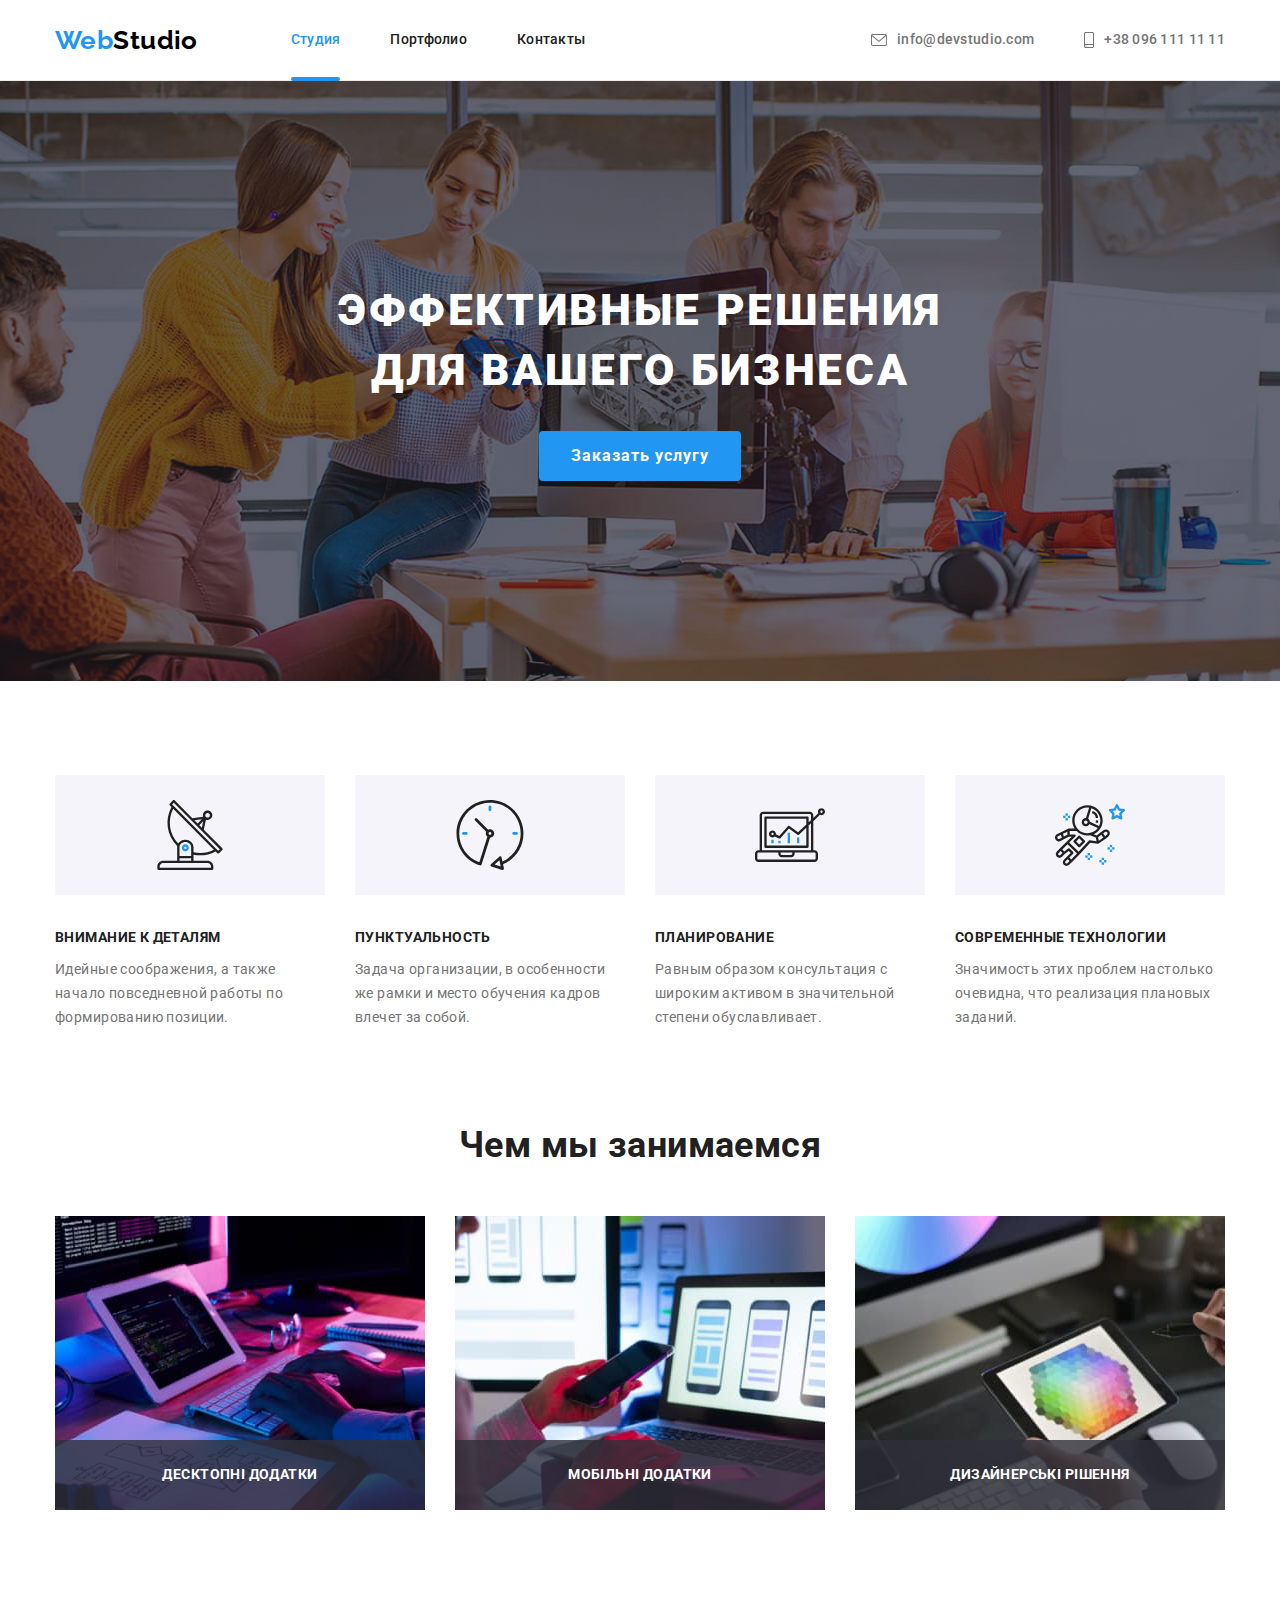
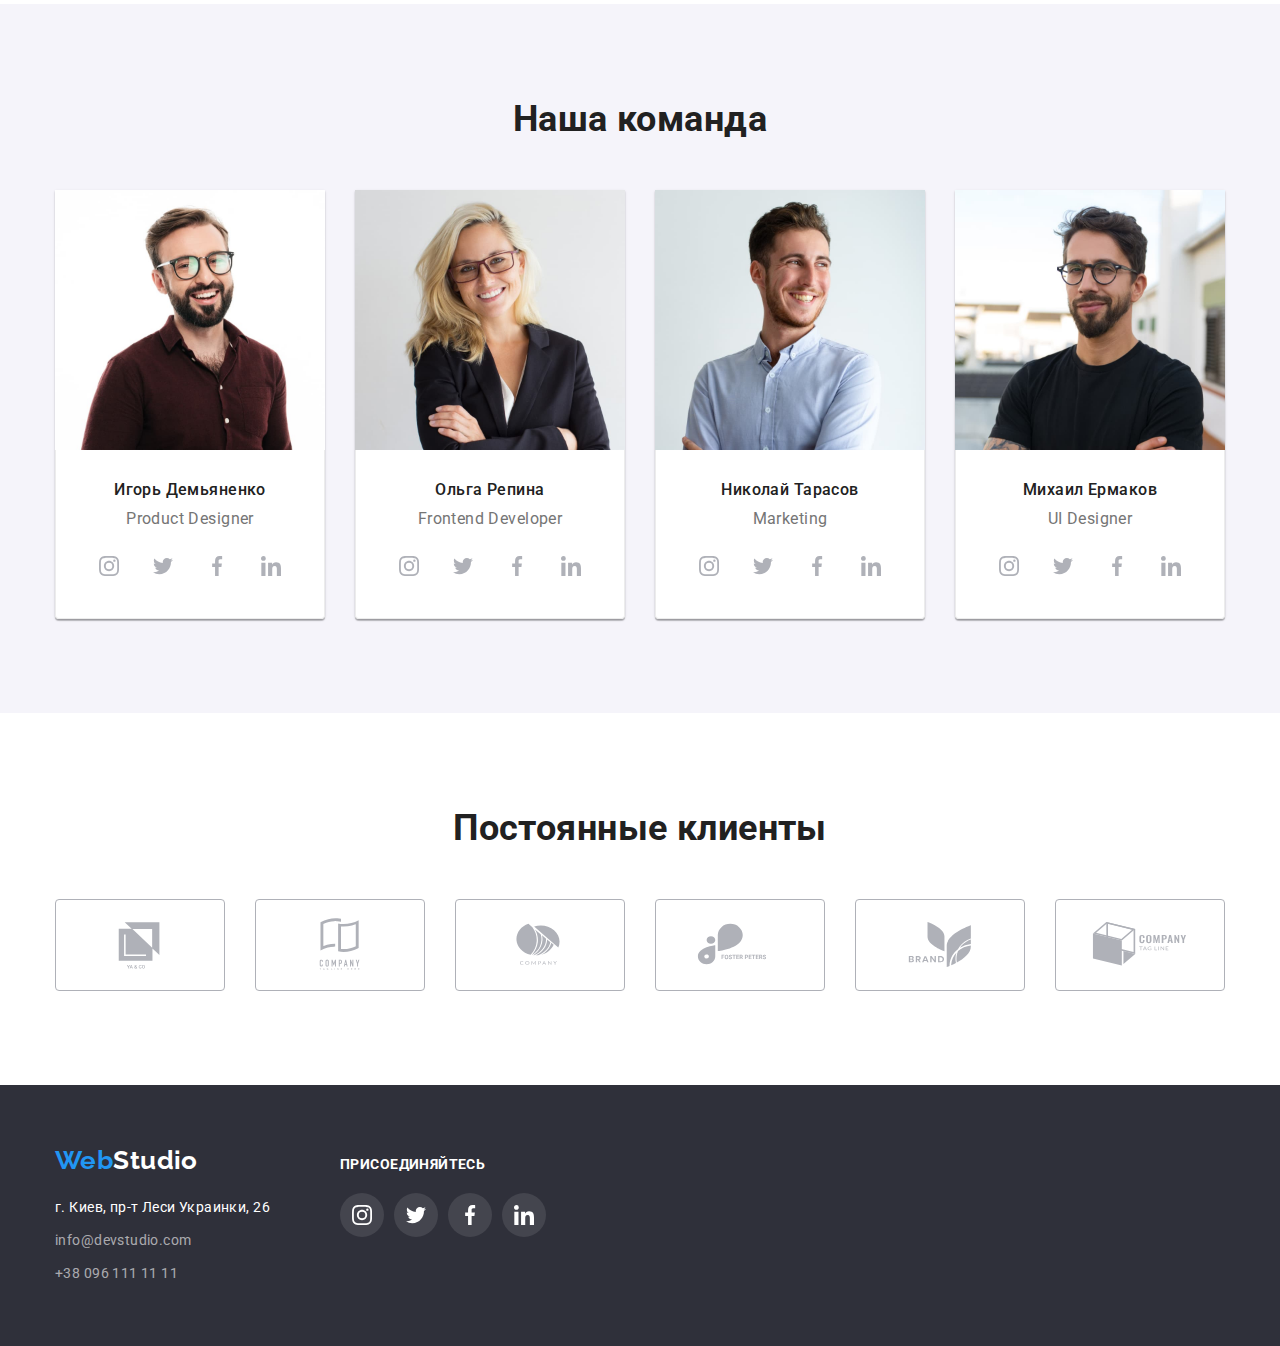
==== index.html @ 558cffa9 "Main" ====
<!DOCTYPE html>
<html lang="ru">
	<head>
		<meta charset="UTF-8" />
		<meta http-equiv="X-UA-Compatible" content="IE=edge" />
		<meta name="viewport" content="width=device-width, initial-scale=1.0" />
		<title>Студия</title>
		<link rel="stylesheet" href="https://cdn.jsdelivr.net/npm/modern-normalize@1.1.0/modern-normalize.min.css" />
		<link rel="preconnect" href="https://fonts.googleapis.com" />
		<link rel="preconnect" href="https://fonts.gstatic.com" crossorigin />
		<link
			href="https://fonts.googleapis.com/css2?family=Raleway:wght@700&family=Roboto:wght@400;500;700;900&display=swap"
			rel="stylesheet"
		/>
		<link rel="stylesheet" href="./css/styles.css" />
	</head>
	<body>
		<header class="header">
			<div class="head-wrapper container">
				<nav class="nav">
					<a class="logo" href="./index.html" lang="en"><span class="logo-web">Web</span>Studio</a>
					<ul class="menu-list list">
						<li class="menu-item">
							<a class="menu-link link current" href="./index.html">Студия</a>
						</li>
						<li class="menu-item">
							<a class="menu-link link" href="./portfolio.html">Портфолио</a>
						</li>
						<li class="menu-item"><a class="menu-link link" href="#">Контакты</a></li>
					</ul>
				</nav>
				<ul class="contact-list list">
					<li class="contact-item">
						<a class="contact-link link" href="mailto:info@devstudio.com"
							><svg class="contact-link-icon" width="16px" height="12px">
								<use href="./images/sprite.svg#envelope"></use>
							</svg>
							info@devstudio.com</a
						>
					</li>
					<li class="contact-item">
						<a class="contact-link link" href="tel:+380961111111"
							><svg class="contact-link-icon" width="10px" height="16px">
								<use href="./images/sprite.svg#smartphone"></use>
							</svg>
							+38 096 111 11 11</a
						>
					</li>
				</ul>
			</div>
		</header>
		<main>
			<section class="hero">
				<div class="hero-wrapper container">
					<h1 class="hero-head">Эффективные решения для вашего бизнеса</h1>
					<button class="hero-btn" type="button" data-modal-open>Заказать услугу</button>
				</div>
			</section>
			<section class="bonuses section">
				<div class="container">
					<h2 class="visually-hidden">Описание преимуществ</h2>
					<ul class="bonuses-descr list">
						<li class="bonuses-item">
							<h3 class="h-bonuses">Внимание к деталям</h3>
							<p class="descr-bonuses">
								Идейные соображения, а также начало повседневной работы по формированию позиции.
							</p>
						</li>
						<li class="bonuses-item">
							<h3 class="h-bonuses">Пунктуальность</h3>
							<p class="descr-bonuses">
								Задача организации, в особенности же рамки и место обучения кадров влечет за собой.
							</p>
						</li>
						<li class="bonuses-item">
							<h3 class="h-bonuses">Планирование</h3>
							<p class="descr-bonuses">
								Равным образом консультация с широким активом в значительной степени обуславливает.
							</p>
						</li>
						<li class="bonuses-item">
							<h3 class="h-bonuses">Современные технологии</h3>
							<p class="descr-bonuses">
								Значимость этих проблем настолько очевидна, что реализация плановых заданий.
							</p>
						</li>
					</ul>
				</div>
			</section>
			<section class="what-we-do section">
				<div class="container">
					<h2 class="main-heading">Чем мы занимаемся</h2>
					<ul class="box-list list">
						<li class="box-list-item">
							<div class="box-wrapper"
								><img
									class="box-img"
									src="./images/section-box/box1.jpg"
									alt="Планирование сайта"
									height="294"
									width="370"
								/><p class="box-header">Десктопні додатки</p></div
							>
						</li>
						<li class="box-list-item">
							<div class="box-wrapper"
								><img
									class="box-img"
									src="./images/section-box/box2.jpg"
									alt="Оптимизация дял мобильного устройства"
									height="294"
									width="370"
								/>
								<p class="box-header">Мобільні додатки</p>
							</div>
						</li>
						<li class="box-list-item"
							><div class="box-wrapper"
								><img
									class="box-img"
									src="./images/section-box/box3.jpg"
									alt="Вибор цвета на планшете"
									height="294"
									width="370"
								/>
								<p class="box-header">Дизайнерські рішення</p>
							</div>
						</li>
					</ul>
				</div>
			</section>
			<section class="team section">
				<div class="container">
					<h2 class="main-heading">Наша команда</h2>
					<ul class="team-list list">
						<li class="team-list-member">
							<img
								class="img-team"
								src="./images/section-team/img1.jpg"
								alt="Игорь Демьяненко"
								width="270"
								height="260"
							/>
							<div class="team-wrapper">
								<h3 class="team-names">Игорь Демьяненко</h3>
								<p class="team-position" lang="en">Product Designer</p>
								<ul class="social-list list">
									<li class="social-list-item">
										<a href="#" class="social-link link">
											<svg class="social-list-icon" width="20px" height="20px">
												<use href="./images/sprite.svg#instagram"></use>
											</svg>
										</a>
									</li>
									<li class="social-list-item">
										<a href="#" class="social-link link">
											<svg class="social-list-icon" width="20px" height="20px">
												<use href="./images/sprite.svg#twitter"></use>
											</svg>
										</a>
									</li>
									<li class="social-list-item">
										<a href="#" class="social-link link">
											<svg class="social-list-icon" width="20px" height="20px">
												<use href="./images/sprite.svg#facebook"></use>
											</svg>
										</a>
									</li>
									<li class="social-list-item">
										<a href="#" class="social-link link">
											<svg class="social-list-icon" width="20px" height="20px">
												<use href="./images/sprite.svg#linkedin"></use>
											</svg>
										</a>
									</li>
								</ul>
							</div>
						</li>
						<li class="team-list-member">
							<img class="img-team" src="./images/section-team/img2.jpg" alt="Ольга Репина" width="270" height="260" />
							<div class="team-wrapper">
								<h3 class="team-names">Ольга Репина</h3>
								<p class="team-position" lang="en">Frontend Developer</p>
								<ul class="social-list list">
									<li class="social-list-item">
										<a href="#" class="social-link link">
											<svg class="social-list-icon" width="20px" height="20px">
												<use href="./images/sprite.svg#instagram"></use>
											</svg>
										</a>
									</li>
									<li class="social-list-item">
										<a href="#" class="social-link link">
											<svg class="social-list-icon" width="20px" height="20px">
												<use href="./images/sprite.svg#twitter"></use>
											</svg>
										</a>
									</li>
									<li class="social-list-item">
										<a href="#" class="social-link link">
											<svg class="social-list-icon" width="20px" height="20px">
												<use href="./images/sprite.svg#facebook"></use>
											</svg>
										</a>
									</li>
									<li class="social-list-item">
										<a href="#" class="social-link link">
											<svg class="social-list-icon" width="20px" height="20px">
												<use href="./images/sprite.svg#linkedin"></use>
											</svg>
										</a>
									</li>
								</ul>
							</div>
						</li>
						<li class="team-list-member">
							<img
								class="img-team"
								src="./images/section-team/img3.jpg"
								alt="Николай Тарасов"
								width="270"
								height="260"
							/>
							<div class="team-wrapper">
								<h3 class="team-names">Николай Тарасов</h3>
								<p class="team-position" lang="en">Marketing</p>
								<ul class="social-list list">
									<li class="social-list-item">
										<a href="#" class="social-link link">
											<svg class="social-list-icon" width="20px" height="20px">
												<use href="./images/sprite.svg#instagram"></use>
											</svg>
										</a>
									</li>
									<li class="social-list-item">
										<a href="#" class="social-link link">
											<svg class="social-list-icon" width="20px" height="20px">
												<use href="./images/sprite.svg#twitter"></use>
											</svg>
										</a>
									</li>
									<li class="social-list-item">
										<a href="#" class="social-link link">
											<svg class="social-list-icon" width="20px" height="20px">
												<use href="./images/sprite.svg#facebook"></use>
											</svg>
										</a>
									</li>
									<li class="social-list-item">
										<a href="#" class="social-link link">
											<svg class="social-list-icon" width="20px" height="20px">
												<use href="./images/sprite.svg#linkedin"></use>
											</svg>
										</a>
									</li>
								</ul>
							</div>
						</li>

						<li class="team-list-member">
							<img
								class="img-team"
								src="./images/section-team/img4.jpg"
								alt="Михаил Ермаков"
								width="270"
								height="260"
							/>
							<div class="team-wrapper">
								<h3 class="team-names">Михаил Ермаков</h3>
								<p class="team-position" lang="en">UI Designer</p>
								<ul class="social-list list">
									<li class="social-list-item">
										<a href="#" class="social-link link">
											<svg class="social-list-icon" width="20px" height="20px">
												<use href="./images/sprite.svg#instagram"></use>
											</svg>
										</a>
									</li>
									<li class="social-list-item">
										<a href="#" class="social-link link">
											<svg class="social-list-icon" width="20px" height="20px">
												<use href="./images/sprite.svg#twitter"></use>
											</svg>
										</a>
									</li>
									<li class="social-list-item">
										<a href="#" class="social-link link">
											<svg class="social-list-icon" width="20px" height="20px">
												<use href="./images/sprite.svg#facebook"></use>
											</svg>
										</a>
									</li>
									<li class="social-list-item">
										<a href="#" class="social-link link">
											<svg class="social-list-icon" width="20px" height="20px">
												<use href="./images/sprite.svg#linkedin"></use>
											</svg>
										</a>
									</li>
								</ul>
							</div>
						</li>
					</ul>
				</div>
			</section>
			<section class="section clients">
				<div class="container">
					<h2 class="main-heading">Постоянные клиенты</h2>
					<ul class="client-list list">
						<li class="client-list-item">
							<a href="" class="client-list-link link">
								<svg class="client-list-icon" width="106" height="60">
									<use href="./images/sprite.svg#company1"></use>
								</svg>
							</a>
						</li>
						<li class="client-list-item">
							<a href="" class="client-list-link link">
								<svg class="client-list-icon" width="106" height="60">
									<use href="./images/sprite.svg#company2"></use>
								</svg>
							</a>
						</li>
						<li class="client-list-item">
							<a href="" class="client-list-link link">
								<svg class="client-list-icon" width="106" height="60">
									<use href="./images/sprite.svg#company3"></use>
								</svg>
							</a>
						</li>
						<li class="client-list-item">
							<a href="" class="client-list-link link">
								<svg class="client-list-icon" width="106" height="60">
									<use href="./images/sprite.svg#company4"></use>
								</svg>
							</a>
						</li>
						<li class="client-list-item">
							<a href="" class="client-list-link link">
								<svg class="client-list-icon" width="106" height="60">
									<use href="./images/sprite.svg#company5"></use>
								</svg>
							</a>
						</li>
						<li class="client-list-item">
							<a href="" class="client-list-link link">
								<svg class="client-list-icon" width="106" height="60">
									<use href="./images/sprite.svg#company6"></use>
								</svg>
							</a>
						</li>
					</ul>
				</div>
			</section>
		</main>
		<footer class="footer">
			<div class="footer-wrapper container">
				<div class="footer-wrapper-item">
					<a class="logo-footer" href="./index.html" lang="en"><span class="logo-web">Web</span>Studio</a>
					<address class="adress">
						<ul class="adress-list list">
							<li class="adress-item">
								<a
									class="adress-list-maps link"
									href="https://goo.gl/maps/96DnFLnk3c7bB1Dx6"
									target="_blank"
									rel="noopener noreferrer"
									>г. Киев, пр-т Леси Украинки, 26</a
								>
							</li>

							<li class="adress-item">
								<a class="adress-list-link link" href="mailto:info@devstudio.com">info@devstudio.com</a>
							</li>
							<li class="adress-item">
								<a class="adress-list-link link" href="tel:+380961111111">+38 096 111 11 11</a>
							</li>
						</ul>
					</address>
				</div>
				<div class="footer-wrapper-item">
					<p class="footer-paragraph">присоединяйтесь</p>
					<ul class="social-list list social-list-footer">
						<li class="social-list-item">
							<a href="#" class="social-link-footer link">
								<svg class="social-list-icon-footer" width="20px" height="20px">
									<use href="./images/sprite.svg#instagram"></use>
								</svg>
							</a>
						</li>
						<li class="social-list-item">
							<a href="#" class="social-link-footer link">
								<svg class="social-list-icon-footer" width="20px" height="20px">
									<use href="./images/sprite.svg#twitter"></use>
								</svg>
							</a>
						</li>
						<li class="social-list-item">
							<a href="#" class="social-link-footer link">
								<svg class="social-list-icon-footer" width="20px" height="20px">
									<use href="./images/sprite.svg#facebook"></use>
								</svg>
							</a>
						</li>
						<li class="social-list-item">
							<a href="#" class="social-link-footer link">
								<svg class="social-list-icon-footer" width="20px" height="20px">
									<use href="./images/sprite.svg#linkedin"></use>
								</svg>
							</a>
						</li>
					</ul>
				</div>
			</div>
		</footer>
		<div class="backdrop is-hidden" data-modal>
			<div class="modal"
				><button class="modal-close-btn" data-modal-close
					><svg class="modal-close-icon" width="18" height="18">
						<use href="./images/sprite.svg#close-modal"></use></svg
				></button>
			</div>
		</div>
		<script src="./js/modal.js"></script>
	</body>
</html>
---- css/styles.css ----
:root {
    --font-family-main: 'Roboto', sans-serif;
    --font-family-logo: 'Raleway', sans-serif;
    --main-text-color: #757575;
    --secondary-text-color: #212121;
    --logo-main-color: #2196F3;
    --logo-secondary-color: #000000;
    --body-main-color: #FFFFFF;
    --body-secondary-color: #2F303A;
    --body-third-color: #F5F4FA;
    --icon-background-color: #AFB1B8;
    --time-and-function: 250ms cubic-bezier(0.4, 0, 0.2, 1);
}
body {
    font-family: var(--font-family-main);
    background-color: var(--body-main-color);
    color: var(--secondary-text-color);
    font-size: 14px;
    letter-spacing: 0.03em;
}
/* ===== Normalize ====== */
h1, h2, h3, h4, h5, h6, p {
    margin: 0;
}
img {
    display: block;
    max-width: 100%;
    height: auto;
}
address {
    font-style:normal;
}
button {
    display: block;
    margin: 0 auto;
    cursor: pointer;
    color: var(--body-main-color);
    background-color: var(--logo-main-color);
    font-family: var(--font-family-main);
    border: none;
    border-radius: 4px;
}
.list {
    list-style: none;
    margin: 0;
    padding-left: 0;
}
.link {
    text-decoration: none;
    color: inherit;
}
.section {
    padding-top: 94px;
    padding-bottom: 94px;
}
.container {
    margin: 0 auto;
    width: 1200px;
    padding: 0 15px;
}
.visually-hidden {
    position: absolute;
    width: 1px;
    height: 1px;
    margin: -1px;
    border: 0;
    padding: 0;

    white-space: nowrap;
    clip-path: inset(100%);
    clip: rect(0 0 0 0);
    overflow: hidden;
}
/* ==================== header ======================= */
.link:hover,
.link:focus {
    color: var(--logo-main-color);
}
.header {
    background-color: var(--body-main-color);
    border-bottom: 1px solid #ECECEC;
}
.menu-link.current {
color: var(--logo-main-color);
}
.menu-link.current::after {
    position: absolute;
    display: block;
    bottom: -1px;
    height: 4px;
    width: 100%;
    content: '';
    background-color: var(--logo-main-color);
    border-radius: 2px;
}
.head-wrapper {
    display: flex;
}
.nav {
    display: flex; 
    align-items: center;
    justify-content: flex-start;
}
.logo {
    font-family: var(--font-family-logo);
    font-weight: 700;
    font-size: 26px;
    line-height: 1.19;
    text-decoration: none;
    color: var(--logo-secondary-color);

    margin-right: 93px;
}
.logo-web {
    color: var(--logo-main-color);
}
.menu-list {
    display: flex;
}
.menu-item {
    margin-right: 50px;
}
.menu-link {
    position: relative;
    font-family: var(--font-family-main);
    font-weight: 500;
    line-height: 1.14;
    letter-spacing: 0.02em;
    display: block;
    padding: 32px 0;

    transition: color var(--time-and-function);
}
.contact-list {
    display: flex;
    align-items: center;
    margin-left: auto;
}
.contact-item:not(:last-child) {
    margin-right: 50px;
}
.contact-link {
    font-family: var(--font-family-main);
    font-weight: 500;
    line-height: 1.14;
    letter-spacing: 0.02em;

    color: var(--main-text-color);

    display: flex;
    align-items: center;

    transition: color var(--time-and-function);
}
.contact-link-icon {
    fill: currentColor;
    margin-right: 10px;
}
/* ============== HERO ============== */
.hero {
    background-color: #c4c4c4;
    max-width: 1600px;
    height: 600px;
    padding-top: 200px;
    padding-bottom: 200px;
    margin: 0 auto;

    background-image: linear-gradient(rgba(47, 48, 58, 0.4), rgba(47, 48, 58, 0.4)), url(../images/hero.jpg);
    background-size: cover;
    background-repeat: no-repeat;
    background-position: center;
}
.hero-head {
    font-weight: 900;
    font-size: 44px;
    line-height: 1.36;
    text-align: center;
    letter-spacing: 0.06em;
    text-transform: uppercase;

    color: var(--body-main-color);
    width: 696px;
    margin: 0 auto;
}
.hero-btn {
    font-weight: 700;
    font-size: 16px;
    line-height: 1.88;
    align-items: center;
    letter-spacing: 0.06em;

    margin-top: 30px;
    padding: 10px 32px;
    border-radius: 4px;
    transition: background-color var(--time-and-function);
}
.hero-btn:hover, .hero-btn:focus {
    background-color: #188CE8;
}
/* ============== bonuses ============== */
.h-bonuses {
    font-size: 14px;
    line-height: 1.42;
    text-transform: uppercase;

    margin-bottom: 10px;
}
.bonuses-descr {
    display: flex;
    align-items: center;
}
.bonuses-item:not(:last-child) {
    margin-right: 30px;
}
.bonuses-item {
    width: 270px;
}
.bonuses-item::before {
    content: '';
    height: 120px;
    width: 270px;
    background-color: var(--body-third-color);
    background-repeat: no-repeat;
    background-position: center center;
    display: inline-block;
    margin-bottom: 30px;
}
.bonuses-item:nth-child(1):before {
    content: '';
    background-image: url(../images/icons/antenna.svg);
}
.bonuses-item:nth-child(2):before {
    content: '';
    background-image: url(../images/icons/clock.svg);
}
.bonuses-item:nth-child(3):before {
    content: '';
    background-image: url(../images/icons/diagram.svg);
}
.bonuses-item:nth-child(4):before {
    content: '';
    background-image: url(../images/icons/astronaut.svg);
}
.descr-bonuses {
    line-height: 1.71;
    font-weight: 400px;

    color: var(--main-text-color);
}
/* ============= what-we-do =============== */
.what-we-do {
    padding-top: 0;
}
.main-heading {
    font-size: 36px;
    line-height: 1.17;
    text-align: center;

    margin-bottom: 50px;
}
.box-list {
    display: flex;
}
.box-list-item:not(:last-child) {
    margin-right: 30px;
}
.box-wrapper {
    position: relative;
}
.box-header {
    position: absolute;
    display: flex;
    justify-content: center;
    align-items: center;
    width: 100%;
    height: 70px;
    bottom: 0;
    background-color: rgba(47, 48, 58, 0.8);

    font-weight: 700;
    line-height: 1.14;
    text-transform: uppercase;

    color: var(--body-main-color);
}
/* ============= team =============== */
.team {
    background-color: var(--body-third-color);
}

.team-list-member:not(:last-child) {
    margin-right: 30px;
}
.team-list {
    display: flex;
}
.team-wrapper {
    border: 1px solid #ECECEC;
    border-radius: 0px 0px 4px 4px;
    border-top: none;

    padding-top: 30px;
    padding-bottom: 30px;
}
.team-names {
    font-weight: 500;
    font-size: 16px;
    line-height: 1.19;
    text-align: center;

    margin-bottom: 10px;
}
.team-position {
    font-size: 16px;
    line-height: 1.19;
    text-align: center;

    color: var(--main-text-color);
}
.team-list-member {
    background-color: var(--body-main-color);
    box-shadow: 0px 1px 3px rgba(0, 0, 0, 0.12), 0px 1px 1px rgba(0, 0, 0, 0.14), 0px 2px 1px rgba(0, 0, 0, 0.2);
    border-radius: 0px 0px 4px 4px;
}
.social-list {
    display: flex;
    justify-content: center;
    gap: 10px;
    margin-top: 16px;
}
.social-list-item {
    height: 44px;
    width: 44px;
}
.social-link {
    display: flex;
    align-items: center;
    justify-content: center;
    
    width: 100%;
    height: 100%;
    border-radius: 50%;
    color: var(--icon-background-color);

    transition: color var(--time-and-function), background-color var(--time-and-function);
}
.social-list-icon {
    fill: currentColor;
}
.social-link:hover, .social-link:focus {
    background-color: var(--logo-main-color);
    color: var(--body-main-color);
}
/* ============= CLIENTS ============= */
.client-list {
    display: flex;
    justify-content: center;
    gap: 30px;
}
.client-list-link {
    display: flex;
    align-items: center;
    justify-content: center;
    
    width: 170px;
    height: 92px;
    border: 1px solid var(--icon-background-color);
    border-radius: 4px;
    color: var(--icon-background-color);

    transition: border-color var(--time-and-function), color var(--time-and-function);
}

.client-list-icon {
    fill: currentColor;
}
.client-list-link:hover, .client-list-link:focus {
    border-color:  var(--logo-main-color);
    color: var(--logo-main-color);
}
 /* ============= footer ========= */
.footer {
    background-color: var(--body-secondary-color);
    padding: 60px 0;
}
.logo-footer {
    font-family: var(--font-family-logo);
    font-weight: 700;
    font-size: 26px;
    line-height: 1.19;
    text-decoration: none;

    color: var(--body-main-color);
    margin-bottom: 20px;
    display: block;
}
.adress-item:not(:last-child) {
    margin-bottom: 9px;
}
.adress-list {
    line-height: 1.71;
}
.adress-list-maps {
    color: var(--body-main-color);
    transition: color var(--time-and-function);
}
.adress-list-link {
    color: #FFFFFF99;
    transition: color var(--time-and-function);
}
.footer-paragraph {
    font-weight: 700;
    font-size: 14px;
    line-height: 1.14;
    text-transform: uppercase;
    color: var(--body-main-color);
}
.footer-wrapper {
    display: flex;
    align-items: baseline;
}
.social-link-footer {
    display: flex;
    justify-content: center;
    align-items: center;
    width: 100%;
    height: 100%;
    border-radius: 50%;
    background-color: rgba(255, 255, 255, 0.1);
    color: var(--body-main-color);

    transition: background-color var(--time-and-function);
}
.social-list-icon-footer {
    fill: var(--body-main-color);
}
.social-link-footer:hover, .social-link-footer:focus {
    background-color: var(--logo-main-color);
}
.footer-wrapper-item:not(:last-child) {
    margin-right: 70px;
}
.social-list-footer {
    margin-top: 20px;
}
/* ======================== MODAL ==================== */
.backdrop.is-hidden {
    visibility: hidden;
    opacity: 0;
    pointer-events: none;
    transform: rotate(-90deg) scale(3);

}

.backdrop {
    position: fixed;
    display: flex;
    justify-content: center;
    align-items: center;
    top: 0;
    left: 0;
    width: 100%;
    height: 100%;
    background-color: rgba(0, 0, 0, 0.2);

    transition: opacity var(--time-and-function), transform var(--time-and-function), visibility var(--time-and-function);
}

.modal {
    position: relative;
    background-color: var(--body-main-color);
    box-shadow: 0px 1px 3px rgba(0, 0, 0, 0.12), 0px 1px 1px rgba(0, 0, 0, 0.14), 0px 2px 1px rgba(0, 0, 0, 0.2);
    border-radius: 4px;
    width: 528px;
    height: 581px;
}

.modal-close-btn {
    display: flex;
    justify-content: center;
    align-items: center;

    position: absolute;
    top: 8px;
    right: 8px;

    width: 30px;
    height: 30px;
    background-color: transparent;
    border: 1px solid rgba(0, 0, 0, 0.1);
    border-radius: 50%;
}
.modal-close-icon {
    fill: var(--logo-secondary-color);
}
/* ======== portfolio  ============
body*/
.portfolio-btn {
    font-family: inherit;
    font-weight: 500;
    font-size: 16px;
    line-height: 1.62;
    cursor: pointer;
    letter-spacing: 0.03em;

    color: var(--secondary-text-color);
    background-color: var(--body-third-color);

    padding: 6px 22px;
    border: transparent;
    border-radius: 4px;
    transition: color var(--time-and-function), background-color var(--time-and-function), box-shadow var(--time-and-function);
}
.portfolio-btn:hover, .portfolio-btn:focus {
    background-color: var(--logo-main-color);
    color: var(--body-main-color);
    box-shadow: 0px 3px 1px rgba(0, 0, 0, 0.1), 0px 1px 2px rgba(0, 0, 0, 0.08), 0px 2px 2px rgba(0, 0, 0, 0.12);
}
.portfolio-btn-list {
    display: flex;
    justify-content: center; 
}
.btn-list-item:not(:last-child) {
    margin-right: 8px;
}
.portfolio-list {
    margin-top: 50px;
    display: flex;
    flex-wrap: wrap;
    gap: 30px;
}
.portfolio-list-item {
    background-color: var(--body-main-color);
}
.portfolio-link {
    display: block;
    transition: box-shadow var(--time-and-function);
}
.portfolio-link:hover, .portfolio-link:focus {
    box-shadow: 0px 1px 1px rgba(0, 0, 0, 0.12), 0px 4px 4px rgba(0, 0, 0, 0.06), 1px 4px 6px rgba(0, 0, 0, 0.16);
}
.portfolio-heading {
    font-size: 18px;
    line-height: 2;
    letter-spacing: 0.06em;
    color: var(--secondary-text-color);

    margin-bottom: 4px;
}
.portfolio-descr {
    font-size: 16px;
    line-height: 1.88;

    color: var(--main-text-color);
}
.portfolio-item-wrapper {
    border: 1px solid #ECECEC;
    border-top: none;
    padding: 20px 24px;
}
.portfolio-img-wrapper {
    position: relative;
    overflow: hidden;
    
    
}
.img-overlay-text {
    position: absolute;
    top: 0;

    display: block;
    padding: 63px 24px;
    height: 100%;
    width: 100%;
    transform: translate(0, 101%);
    font-weight: 400;
    font-size: 18px;
    line-height: 1.56;

    transition: transform var(--time-and-function);
    
    background-color: rgba(33, 150, 243, 0.9);
    color: var(--body-main-color);
}
.portfolio-link:hover .img-overlay-text,
.portfolio-link:focus .img-overlay-text {
    transform: translate(0, 0);
}
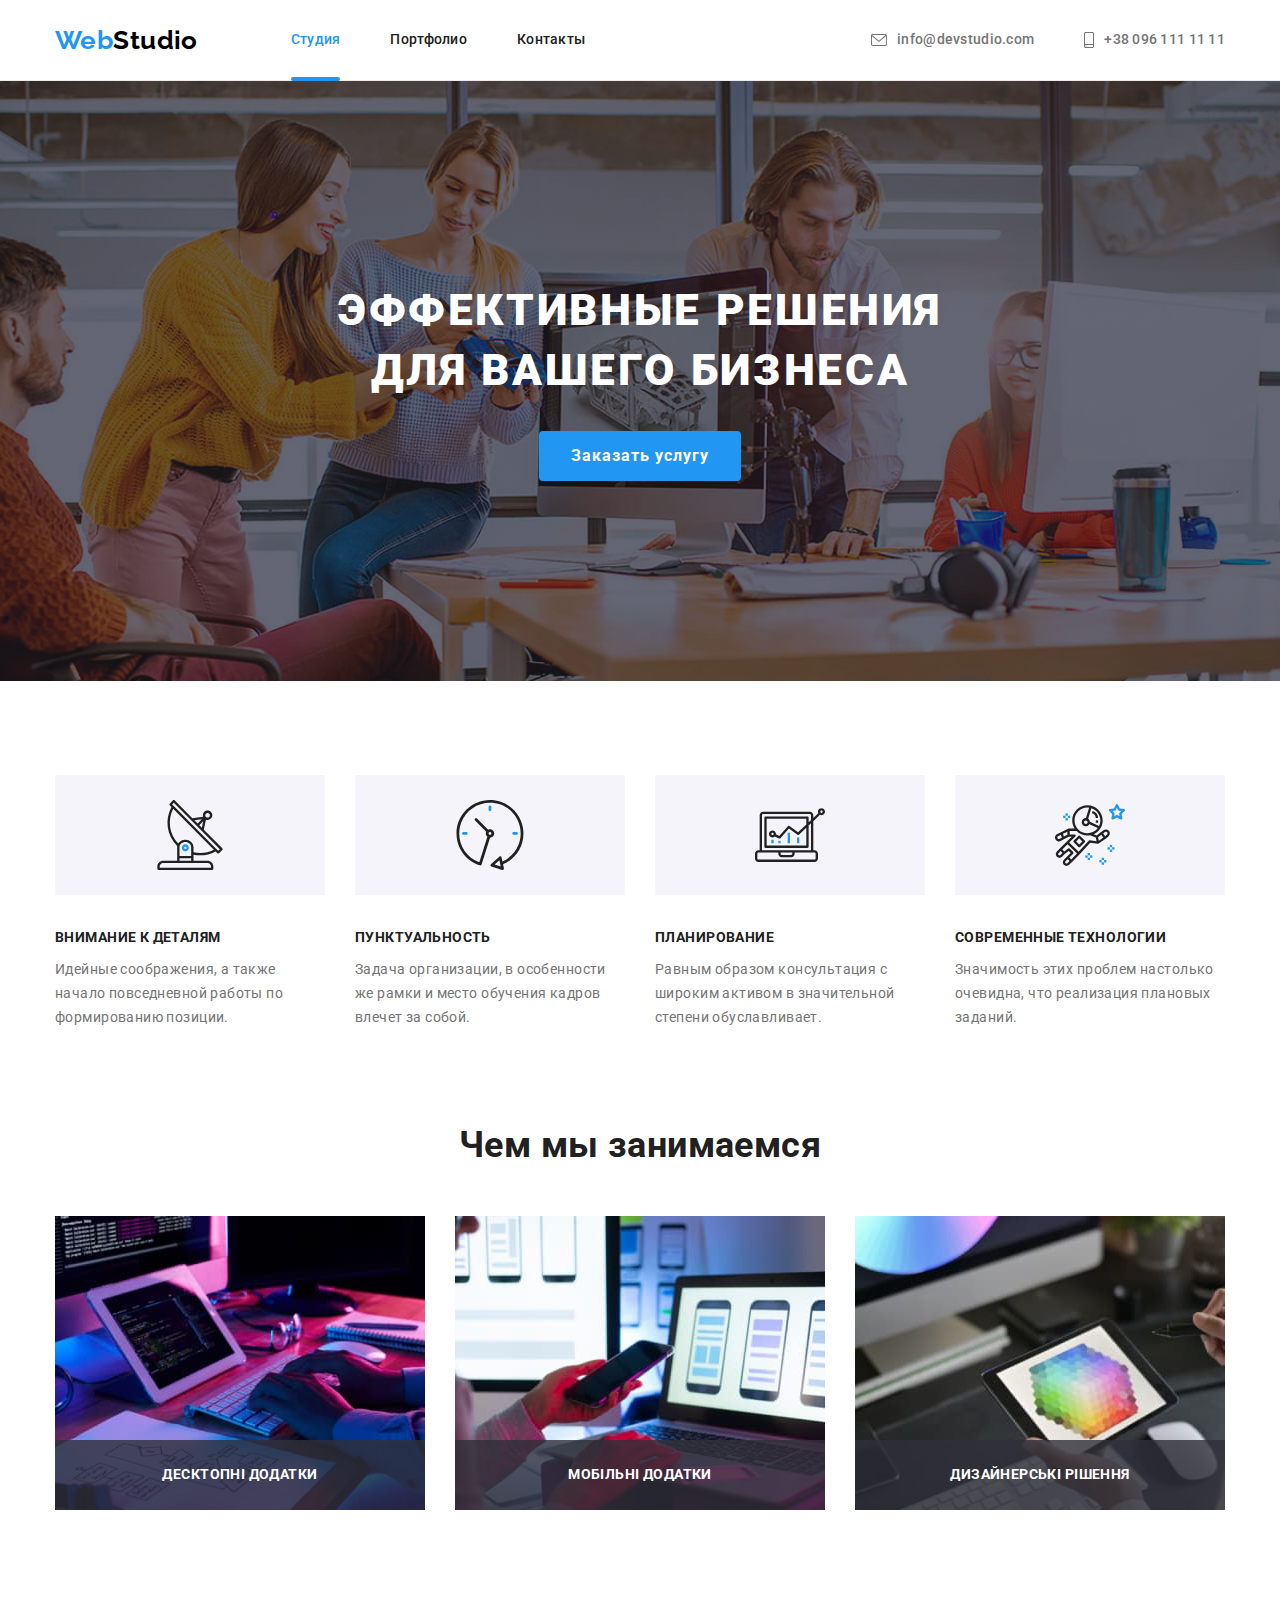
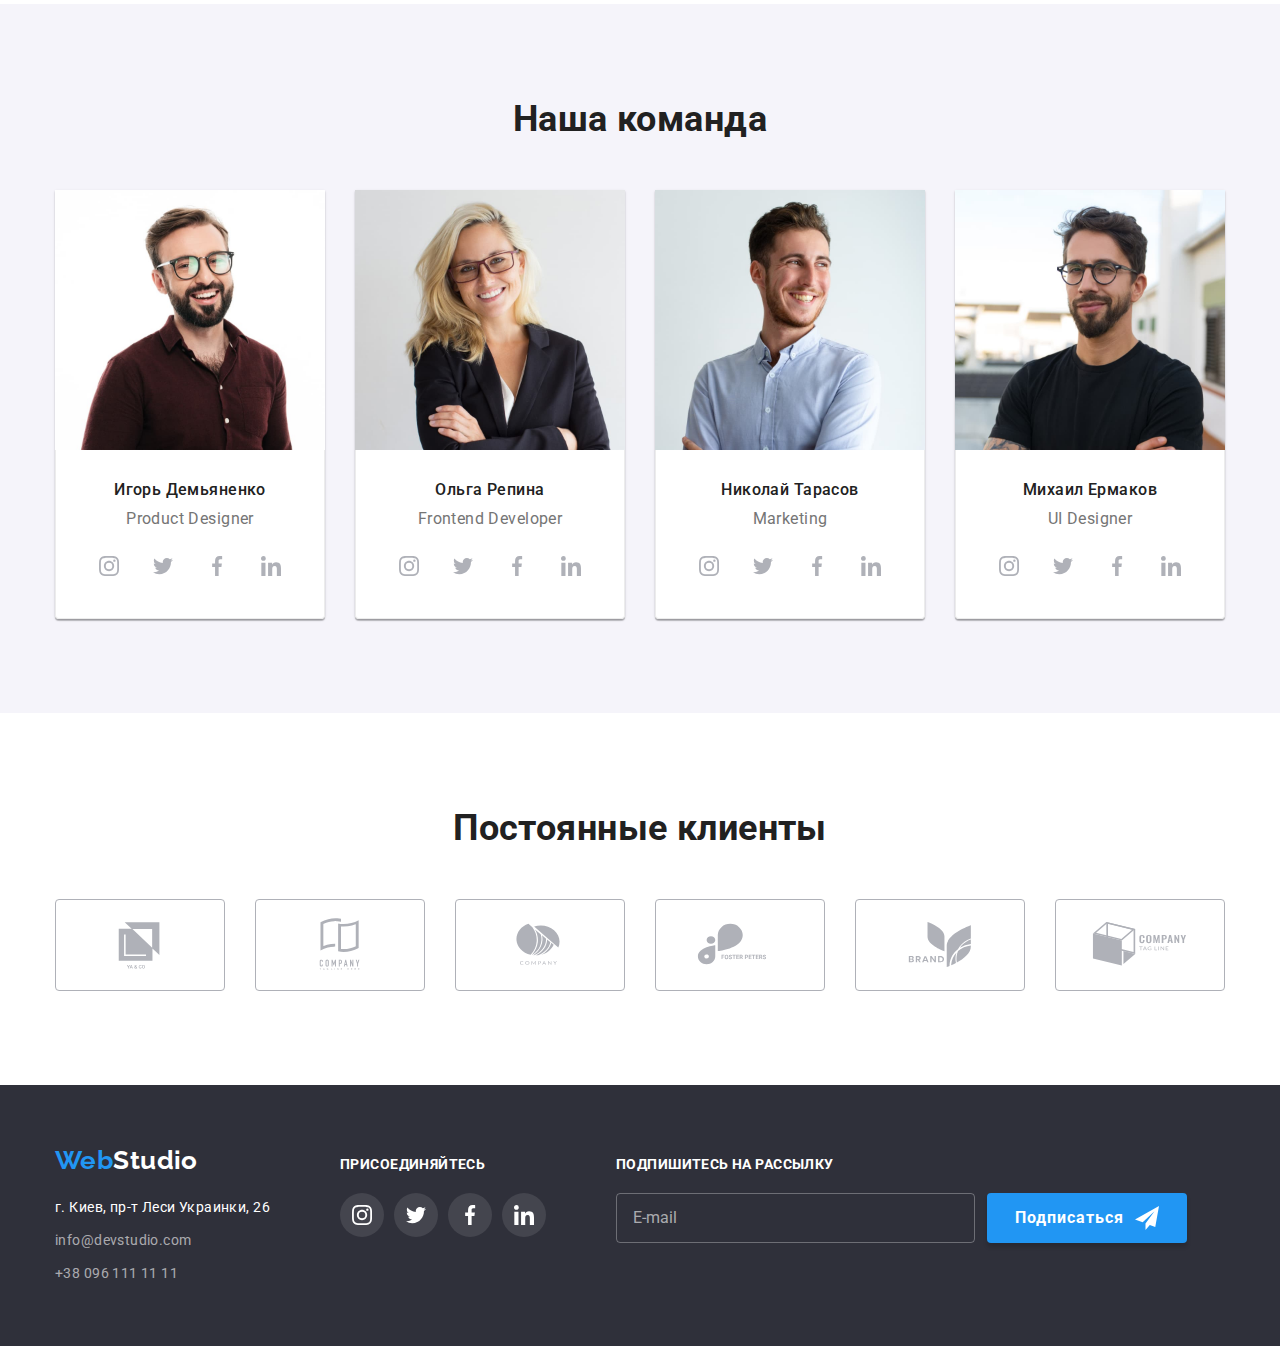
==== commit cb83211b: "it's done" ====
--- a/index.html
+++ b/index.html
@@ -409,17 +409,82 @@
 								</svg>
 							</a>
 						</li>
-					</ul>
-				</div>
+					</ul> </div
+				><div class="footer-wrapper-item"
+					><p class="footer-mailing">Подпишитесь на рассылку</p
+					><form class="send-email-wrapper"
+						><input
+							type="email"
+							class="footer-email-form"
+							name="Email"
+							placeholder="E-mail"
+							required
+							autocomplete="off" /><button type="submit" class="send-email-btn"
+							>Подписаться<svg class="send-email-icon" width="24" height="24">
+								<use href="./images/icons/icons.svg#send"></use></svg></button></form
+				></div>
 			</div>
 		</footer>
 		<div class="backdrop is-hidden" data-modal>
-			<div class="modal"
+			<form class="modal" autocomplete="off"
 				><button class="modal-close-btn" data-modal-close
 					><svg class="modal-close-icon" width="18" height="18">
-						<use href="./images/sprite.svg#close-modal"></use></svg
+						<use href="./images/icons/icons.svg#close-modal"></use></svg
 				></button>
-			</div>
+				<p class="form-header">Оставьте свои данные, мы вам перезвоним</p>
+				<ul class="form-list list">
+					<li class="form-list-item">
+						<label class="form-label">
+							<span class="label-text">Имя</span>
+							<span class="form-field">
+								<input type="text" class="form-input" name="Имя" required minlength="2" />
+								<svg class="form-input-icon" width="18" height="18">
+									<use href="./images/icons/icons.svg#person"></use>
+								</svg>
+							</span>
+						</label>
+					</li>
+					<li class="form-list-item">
+						<label class="form-label">
+							<span class="label-text">Телефон</span>
+							<span class="form-field">
+								<input type="tel" class="form-input" name="Телефон" required minlength="10" />
+								<svg class="form-input-icon" width="18" height="18">
+									<use href="./images/icons/icons.svg#phone"></use>
+								</svg>
+							</span>
+						</label>
+					</li>
+					<li class="form-list-item">
+						<label class="form-label">
+							<span class="label-text">Почта</span>
+							<span class="form-field">
+								<input type="email" class="form-input" name="Почта" required />
+								<svg class="form-input-icon" width="18" height="18">
+									<use href="./images/icons/icons.svg#email"></use>
+								</svg>
+							</span>
+						</label>
+					</li>
+					<li class="form-list-item">
+						<label class="form-label">
+							<span class="label-text">Комментарий</span>
+							<textarea class="form-comment" name="Комментарий" placeholder="Введите текст"></textarea>
+						</label>
+					</li>
+				</ul>
+				<label class="deal-label">
+					<input class="deal-checkbox visually-hidden" type="checkbox" name="Договор" required />Соглашаюсь с рассылкой
+					и принимаю&nbsp;<a class="deal" href="#">Условия договора</a>
+					<svg width="16" height="15" class="unchecked-icon">
+						<use href="./images/icons/icons.svg#icon-unchecked"></use>
+					</svg>
+					<svg width="16" height="15" class="check-icon">
+						<use href="./images/icons/icons.svg#icon-check"></use>
+					</svg>
+				</label>
+				<button type="submit" class="modal-send-btn">Отправить</button>
+			</form>
 		</div>
 		<script src="./js/modal.js"></script>
 	</body>
--- a/css/styles.css
+++ b/css/styles.css
@@ -243,7 +243,7 @@
 }
 .descr-bonuses {
     line-height: 1.71;
-    font-weight: 400px;
+    font-weight: 400;
 
     color: var(--main-text-color);
 }
@@ -443,6 +443,52 @@
 .social-list-footer {
     margin-top: 20px;
 }
+.footer-mailing {
+    font-weight: 700;
+    font-size: 14px;
+    line-height: 1.14;
+    text-transform: uppercase;
+    color: var(--body-main-color);
+    margin-bottom: 20px;
+}
+.send-email-wrapper {
+    display: flex;
+}
+.send-email-btn {
+    display: flex;
+    align-items: center;
+    justify-content: space-between;
+    width: 200px;
+    height: 50px;
+    padding: 10px 28px;
+    box-shadow: 0px 4px 4px rgba(0, 0, 0, 0.15);
+
+    font-weight: 700;
+    font-size: 16px;
+    line-height: 1.88;
+    letter-spacing: 0.06em;
+}
+.send-email-icon {
+    fill: currentColor;
+}
+.footer-email-form {
+    border: 1px solid rgba(255, 255, 255, 0.3);
+    box-shadow(0px 4px 4px rgba(0, 0, 0, 0.15));
+    border-radius: 4px;
+    height: 50px;
+    width: 359px;
+    margin-right: 12px;
+    padding-left: 16px;
+    background-color: transparent;
+
+    color: var(--body-main-color);
+}
+.footer-email-form::placeholder {
+    font-weight: 400;
+    font-size: 16px;
+    line-height: 1.25;
+    color: rgba(255, 255, 255, 0.6);
+}
 /* ======================== MODAL ==================== */
 .backdrop.is-hidden {
     visibility: hidden;
@@ -473,8 +519,9 @@
     border-radius: 4px;
     width: 528px;
     height: 581px;
-}
-
+
+    padding: 40px;
+}
 .modal-close-btn {
     display: flex;
     justify-content: center;
@@ -489,9 +536,154 @@
     background-color: transparent;
     border: 1px solid rgba(0, 0, 0, 0.1);
     border-radius: 50%;
+    color: var(--logo-secondary-color);
+    transition: color var(--time-and-function);
+}
+.modal-close-btn:focus, .modal-close-btn:hover {
+    color:var(--logo-main-color);
 }
 .modal-close-icon {
-    fill: var(--logo-secondary-color);
+    fill: currentColor;
+}
+.form-header {
+    font-weight: 700;
+    font-size: 20px;
+    line-height: 1.15;
+    text-align: center;
+    margin-bottom: 12px;
+}
+.form-label {
+    display: flex;
+    flex-direction: column;
+}
+.label-text {
+    font-weight: 400;
+    font-size: 12px;
+    line-height: 1.17;
+    letter-spacing: 0.01em;
+    margin-bottom: 4px;
+    transition: color var(--time-and-function);
+    color: var(--main-text-color);
+}
+.form-input {
+    display: block;
+    width: 100%;
+    height: 40px;
+    font-size: 14px;
+    line-height: 1.14;
+    margin-bottom: 10px;
+
+    padding: 12px 12px 12px 42px;
+    border: 1px solid rgba(33, 33, 33, 0.2);
+    border-radius: 4px;
+    transition: outline var(--time-and-function), border-color var(--time-and-function);
+}
+.form-input:focus {
+    outline: 1px solid var(--logo-main-color);
+    border-color: var(--logo-main-color);
+    color: var(--logo-main-color);
+}
+.form-field {
+    position: relative;
+}
+.form-input-icon {
+    position: absolute;
+    top: 50%;
+    left: 12px;
+    transform: translateY(-75%);
+    transition: fill var(--time-and-function);
+}
+.form-input:focus + .form-input-icon {
+    fill: var(--logo-main-color);
+}
+
+.form-comment {
+    border: 1px solid rgba(33, 33, 33, 0.2);
+    border-radius: 4px;
+    width: 100%;
+    height: 120px;
+    resize: none;
+    padding: 12px 16px;
+    margin-bottom: 20px;
+
+    font-weight: 400;
+    font-size: 14px;
+    line-height: 1.14;
+    letter-spacing: 0.01em;
+
+    transition: color var(--time-and-function), outline var(--time-and-function),
+        border-color var(--time-and-function);
+}
+.form-label:focus-within .form-comment {
+    outline: 1px solid var(--logo-main-color);
+    border-color: var(--logo-main-color);
+    color: var(--logo-main-color)
+}
+.form-comment::placeholder {
+    font-weight: 400;
+    font-size: 14px;
+    line-height: 1.14;
+    letter-spacing: 0.01em;
+    
+    color: rgba(117, 117, 117, 0.5);
+}
+.deal-label {
+    font-weight: 400;
+    font-size: 14px;
+    line-height: 1.71;
+    color: var(--main-text-color);
+    padding-left: 35px;
+    margin-bottom: 30px;
+
+    display: flex;
+    position: relative;
+    align-items: center;
+}
+.check-icon {
+    position: absolute;
+    visibility: hidden;
+    opacity: 0;
+    top: 50%;
+    left: 13px;
+    transform: translateY(-50%);
+    transition:  visibility var(--time-and-function), opacity var(--time-and-function);
+}
+.unchecked-icon {
+    position: absolute;
+    opacity: 1;
+    top: 50%;
+    left: 13px;
+    transform: translateY(-50%);
+    background-color: var(--body-main-color);
+    transition: visibility var(--time-and-function), opacity var(--time-and-function);
+}
+.deal-checkbox:checked ~ .unchecked-icon {
+    visibility: hidden;
+    opacity: 0;
+    transform: scale(0);
+}
+.deal-checkbox:checked ~ .check-icon {
+    visibility: visible;
+    opacity: 1;
+}
+.deal {
+    font-weight: 400;
+    font-size: 14px;
+    line-height: 1.71;
+    color: var(--logo-main-color);
+}
+.modal-send-btn {
+    font-weight: 700;
+    font-size: 16px;
+    line-height: 1.88;
+    letter-spacing: 0.06em;
+    color: var(--body-main-color);
+    
+    padding: 10px 55px;
+}
+.modal-send-btn:hover, .modal-send-btn:focus {
+    background: #188CE8;
+    box-shadow: 0px 4px 4px rgba(0, 0, 0, 0.15);
 }
 /* ======== portfolio  ============
 body*/
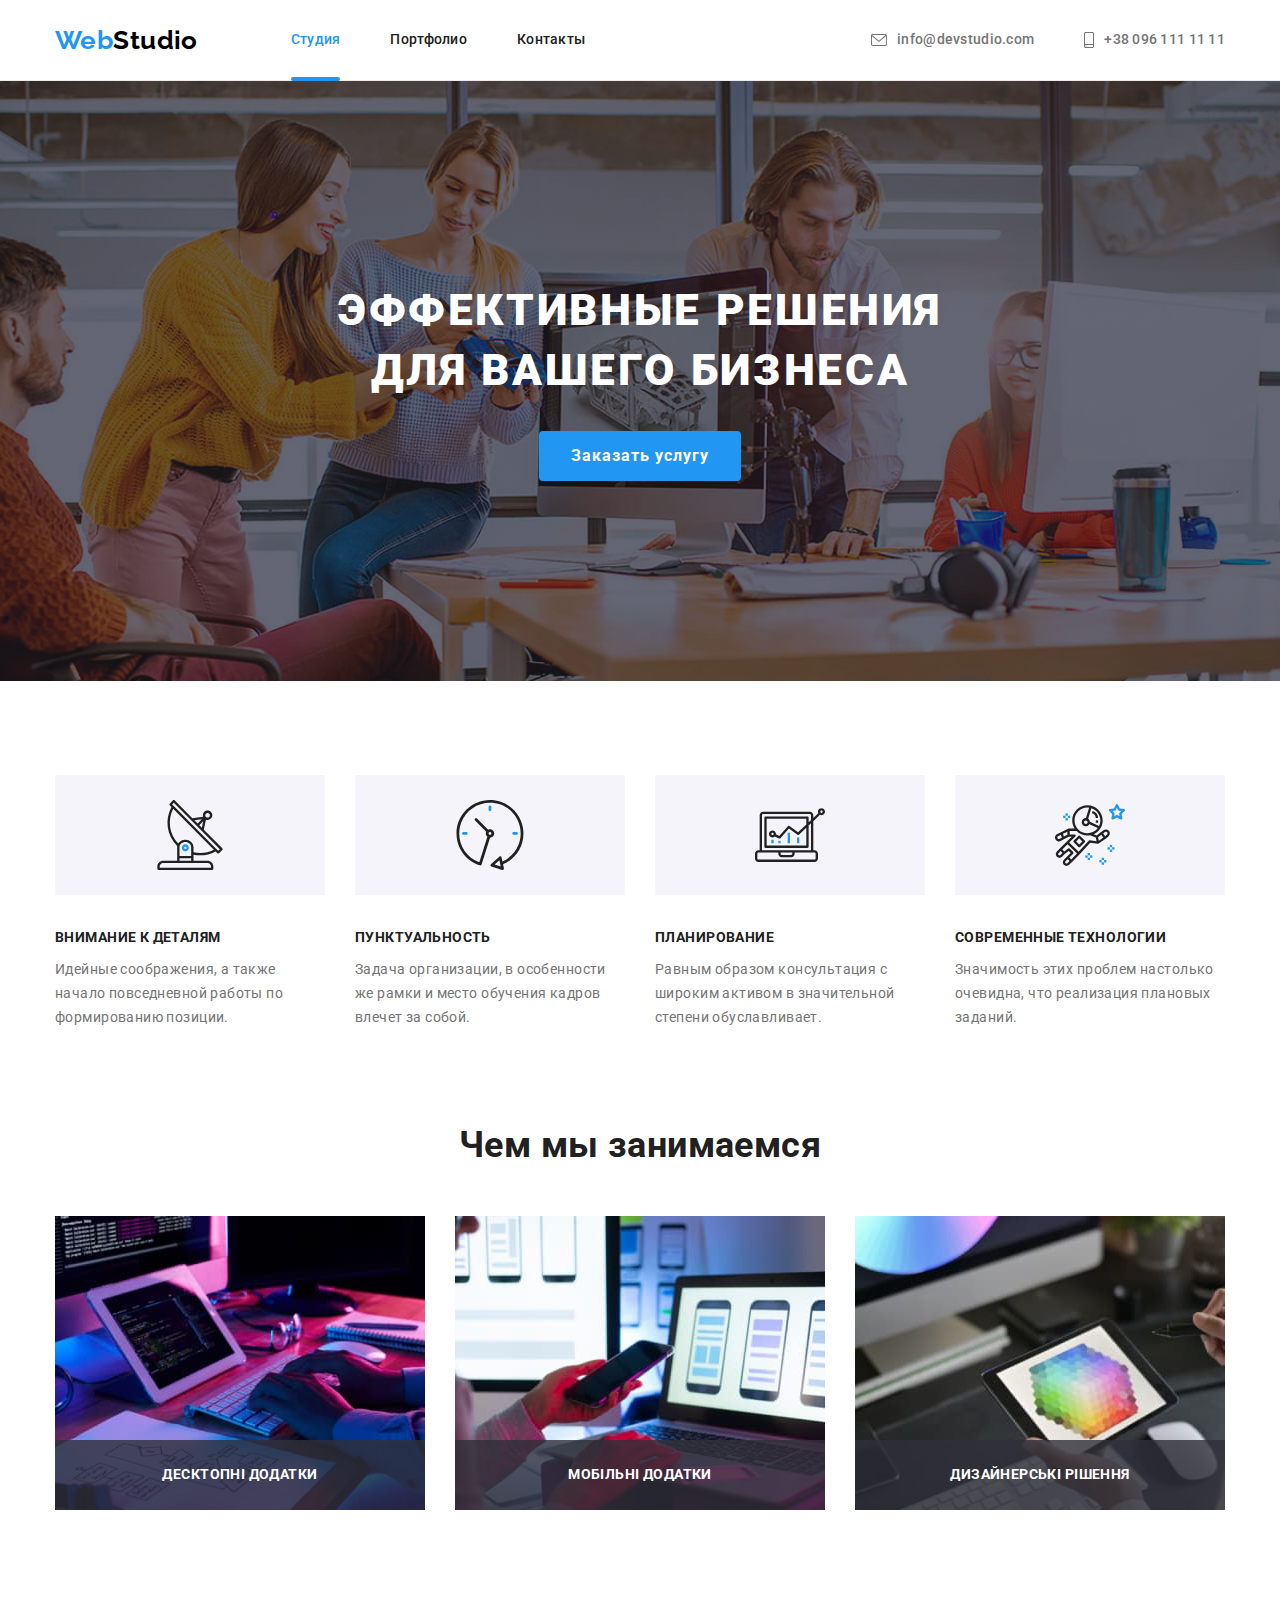
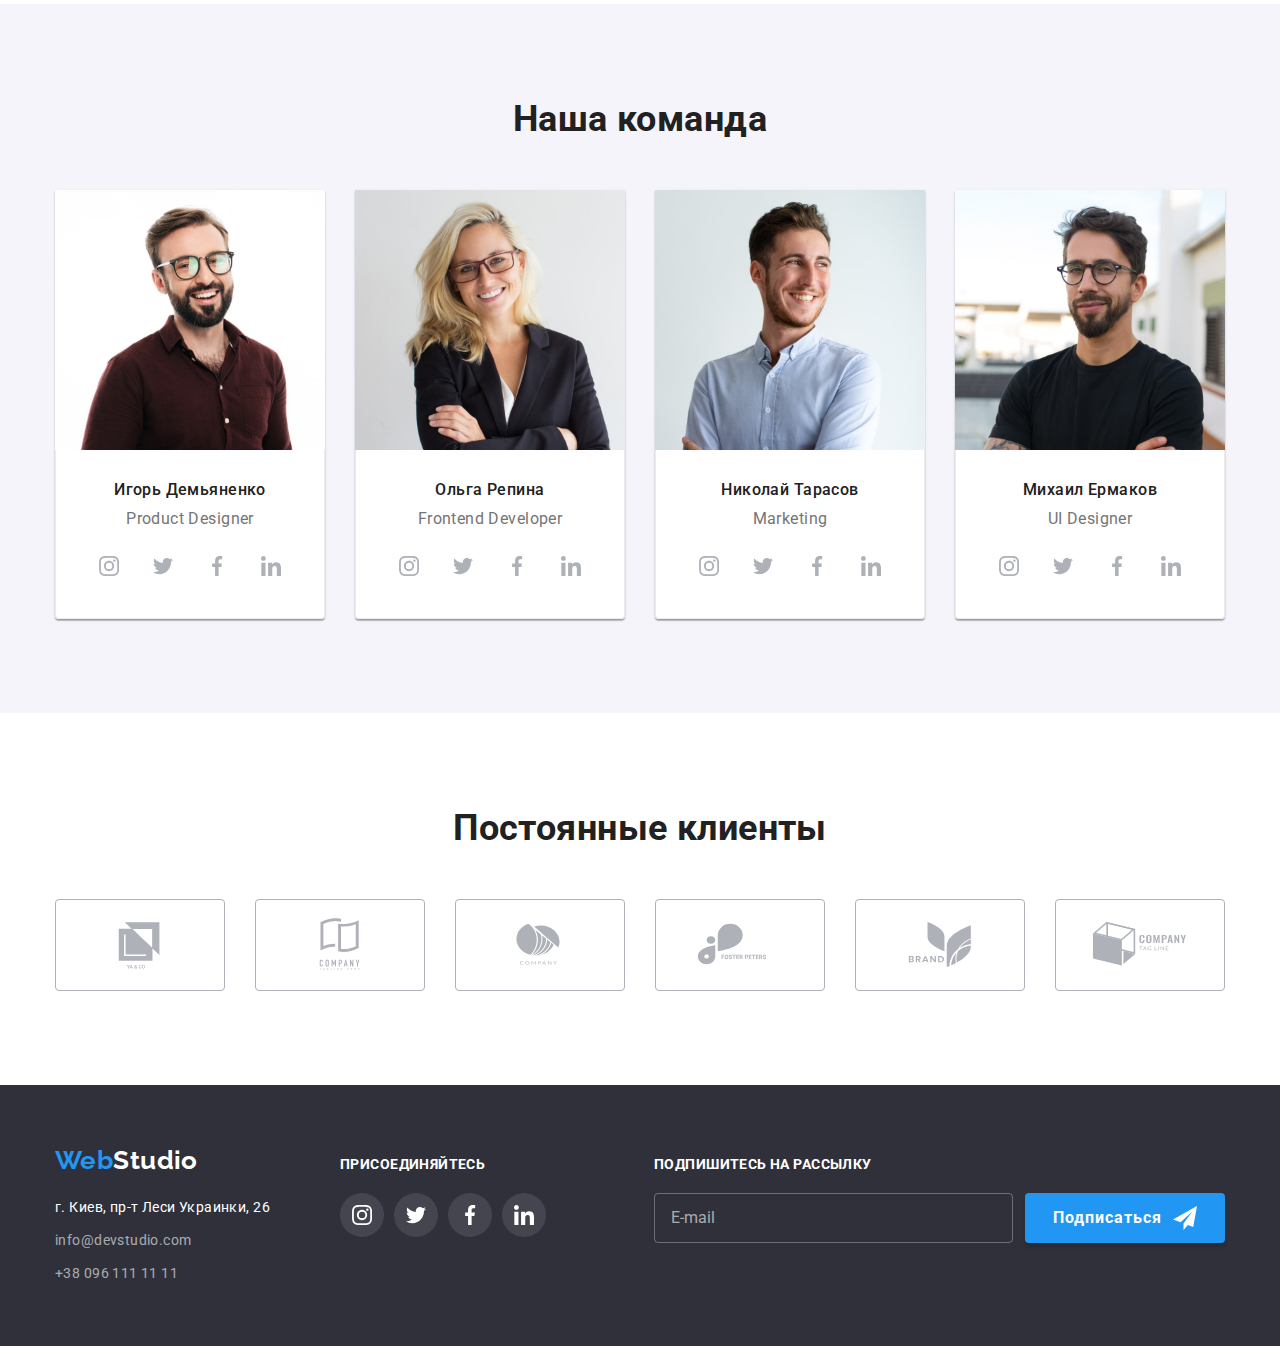
==== commit 688c9ba5: "HW is DONE!" ====
--- a/index.html
+++ b/index.html
@@ -429,11 +429,9 @@
 			<form class="modal" autocomplete="off"
 				><button class="modal-close-btn" data-modal-close
 					><svg class="modal-close-icon" width="18" height="18">
-						<use href="./images/icons/icons.svg#close-modal"></use></svg
-				></button>
+						<use href="./images/icons/icons.svg#close-modal"></use></svg></button>
 				<p class="form-header">Оставьте свои данные, мы вам перезвоним</p>
-				<ul class="form-list list">
-					<li class="form-list-item">
+				
 						<label class="form-label">
 							<span class="label-text">Имя</span>
 							<span class="form-field">
@@ -443,8 +441,6 @@
 								</svg>
 							</span>
 						</label>
-					</li>
-					<li class="form-list-item">
 						<label class="form-label">
 							<span class="label-text">Телефон</span>
 							<span class="form-field">
@@ -454,8 +450,6 @@
 								</svg>
 							</span>
 						</label>
-					</li>
-					<li class="form-list-item">
 						<label class="form-label">
 							<span class="label-text">Почта</span>
 							<span class="form-field">
@@ -465,14 +459,10 @@
 								</svg>
 							</span>
 						</label>
-					</li>
-					<li class="form-list-item">
 						<label class="form-label">
 							<span class="label-text">Комментарий</span>
 							<textarea class="form-comment" name="Комментарий" placeholder="Введите текст"></textarea>
 						</label>
-					</li>
-				</ul>
 				<label class="deal-label">
 					<input class="deal-checkbox visually-hidden" type="checkbox" name="Договор" required />Соглашаюсь с рассылкой
 					и принимаю&nbsp;<a class="deal" href="#">Условия договора</a>
--- a/css/styles.css
+++ b/css/styles.css
@@ -440,6 +440,9 @@
 .footer-wrapper-item:not(:last-child) {
     margin-right: 70px;
 }
+.footer-wrapper-item:last-child {
+    margin-left: auto;
+}
 .social-list-footer {
     margin-top: 20px;
 }
@@ -467,21 +470,32 @@
     font-size: 16px;
     line-height: 1.88;
     letter-spacing: 0.06em;
+
+    transition: background-color var(--time-and-function), box-shadow var(--time-and-function);
+}
+.send-email-btn:hover, .send-email-btn:focus {
+    background-color: #188CE8;
+    box-shadow: 0px 4px 4px rgba(0, 0, 0, 0.15);
 }
 .send-email-icon {
     fill: currentColor;
 }
 .footer-email-form {
     border: 1px solid rgba(255, 255, 255, 0.3);
-    box-shadow(0px 4px 4px rgba(0, 0, 0, 0.15));
+    box-shadow: (0px 4px 4px rgba(0, 0, 0, 0.15));
     border-radius: 4px;
     height: 50px;
     width: 359px;
     margin-right: 12px;
     padding-left: 16px;
     background-color: transparent;
-
-    color: var(--body-main-color);
+    outline: none;
+
+    color: var(--body-main-color);
+    transition: border-color var(--time-and-function);
+}
+.footer-email-form:focus, .footer-email-form:hover {
+    border-color: var(--logo-main-color);
 }
 .footer-email-form::placeholder {
     font-weight: 400;
@@ -573,13 +587,14 @@
     line-height: 1.14;
     margin-bottom: 10px;
 
+    outline: none;
     padding: 12px 12px 12px 42px;
     border: 1px solid rgba(33, 33, 33, 0.2);
     border-radius: 4px;
-    transition: outline var(--time-and-function), border-color var(--time-and-function);
-}
-.form-input:focus {
-    outline: 1px solid var(--logo-main-color);
+
+    transition: color var(--time-and-function), border-color var(--time-and-function);
+}
+.form-input:focus-within, .form-input:hover {
     border-color: var(--logo-main-color);
     color: var(--logo-main-color);
 }
@@ -593,7 +608,7 @@
     transform: translateY(-75%);
     transition: fill var(--time-and-function);
 }
-.form-input:focus + .form-input-icon {
+.form-input:focus-within + .form-input-icon , .form-input:hover + .form-input-icon {
     fill: var(--logo-main-color);
 }
 
@@ -610,12 +625,11 @@
     font-size: 14px;
     line-height: 1.14;
     letter-spacing: 0.01em;
-
-    transition: color var(--time-and-function), outline var(--time-and-function),
-        border-color var(--time-and-function);
-}
-.form-label:focus-within .form-comment {
-    outline: 1px solid var(--logo-main-color);
+    outline: none;
+
+    transition: color var(--time-and-function), border-color var(--time-and-function);
+}
+.form-label:focus-within .form-comment, .form-label:hover .form-comment {
     border-color: var(--logo-main-color);
     color: var(--logo-main-color)
 }
@@ -624,7 +638,6 @@
     font-size: 14px;
     line-height: 1.14;
     letter-spacing: 0.01em;
-    
     color: rgba(117, 117, 117, 0.5);
 }
 .deal-label {
@@ -680,9 +693,10 @@
     color: var(--body-main-color);
     
     padding: 10px 55px;
+    transition: background-color var(--time-and-function), box-shadow var(--time-and-function);
 }
 .modal-send-btn:hover, .modal-send-btn:focus {
-    background: #188CE8;
+    background-color: #188CE8;
     box-shadow: 0px 4px 4px rgba(0, 0, 0, 0.15);
 }
 /* ======== portfolio  ============
